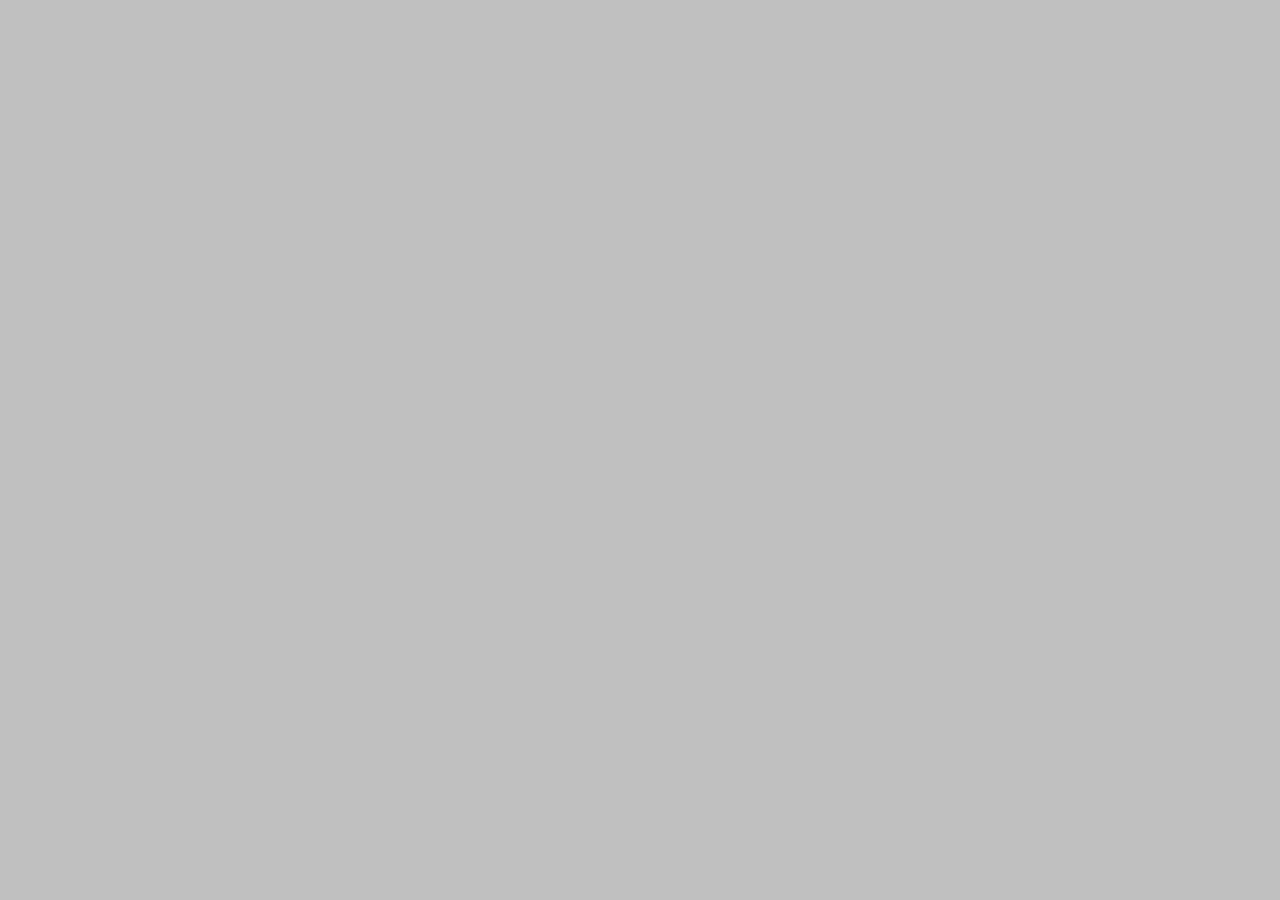
==== index.html @ a0366eaf "Rename app/index.html to index.html" ====
<!DOCTYPE html>
<html lang="en">
<head>
  <meta charset="UTF-8">
  <title>KONE ERP System</title>

  <link rel="stylesheet" href="app/style.css">
</head>

<body>

  <div id="app"></div>

  <!-- JS FILES (CORRECT PATH) -->
  <script src="js/utils.js"></script>
  <script src="js/fabric.js"></script>
  <script src="js/cutting.js"></script>
  <script src="js/stitching.js"></script>
  <script src="js/finished.js"></script>
  <script src="js/sales.js"></script>
  <script src="js/return.js"></script>
  <script src="js/main.js"></script>

</body>
</html>
---- app/style.css ----
/* =========================
   GLOBAL (WIN 98 LOOK)
========================= */
body {
  margin: 0;
  font-family: Tahoma, Arial;
  background: #c0c0c0;
  color: #000;
}

/* =========================
   SIDEBAR
========================= */
.sidebar {
  width: 220px;
  height: 100vh;
  position: fixed;
  background: #c0c0c0;
  border-right: 2px solid #fff;
  box-shadow: inset -2px -2px 0 #808080;
  padding: 10px;
  overflow-y: auto;
}

.sidebar h2 {
  font-size: 16px;
  margin-bottom: 15px;
  padding: 6px;
  background: #000080;
  color: #fff;
  text-align: center;
}

/* MENU */
.menu a {
  display: block;
  padding: 8px;
  margin-bottom: 6px;
  background: #c0c0c0;
  border: 2px solid;
  border-color: #fff #808080 #808080 #fff;
  text-decoration: none;
  color: #000;
  font-weight: bold;
  transition: 0.1s;
}

.menu a:hover {
  background: #dcdcdc;
}

.menu a.active {
  background: #000080;
  color: #fff;
  border-color: #808080 #fff #fff #808080;
}

/* =========================
   MAIN AREA
========================= */
.main {
  margin-left: 240px;
  padding: 20px;
}

/* =========================
   HEADINGS
========================= */
h2 {
  background: #000080;
  color: #fff;
  padding: 6px 10px;
  display: inline-block;
  font-size: 16px;
}

h3 {
  margin-top: 20px;
}

/* =========================
   CARD (DASHBOARD)
========================= */
.card {
  background: #c0c0c0;
  padding: 15px;
  margin: 10px;
  border: 2px solid;
  border-color: #fff #808080 #808080 #fff;
  width: 160px;
  text-align: center;
  font-weight: bold;
  transition: 0.15s;
}

.card h2 {
  margin-top: 10px;
  font-size: 20px;
}

.card:hover {
  transform: translateY(-2px);
  background: #dcdcdc;
}

.grid {
  display: flex;
  flex-wrap: wrap;
}

/* =========================
   INPUT
========================= */
input, select {
  padding: 6px;
  margin: 5px;
  border: 2px solid;
  border-color: #808080 #fff #fff #808080;
  background: #fff;
  font-family: Tahoma;
  min-width: 120px;
  outline: none;
}

input:focus, select:focus {
  border-color: #000080 #fff #fff #000080;
}

/* =========================
   BUTTON
========================= */
button {
  padding: 6px 12px;
  margin: 5px;
  background: #c0c0c0;
  border: 2px solid;
  border-color: #fff #808080 #808080 #fff;
  cursor: pointer;
  font-weight: bold;
  transition: 0.1s;
}

button:hover {
  background: #dcdcdc;
}

button:active {
  border-color: #808080 #fff #fff #808080;
}

/* =========================
   TABLE
========================= */
table {
  width: 100%;
  border-collapse: collapse;
  background: #c0c0c0;
  margin-top: 10px;
  border: 2px solid;
  border-color: #fff #808080 #808080 #fff;
}

th {
  background: #000080;
  color: #fff;
  padding: 8px;
  border: 1px solid #000;
  font-size: 13px;
}

td {
  padding: 8px;
  border: 1px solid #000;
  background: #e0e0e0;
  font-size: 13px;
}

tr:hover td {
  background: #c8d8ff;
}

/* =========================
   FORM ROW
========================= */
.row {
  display: flex;
  flex-wrap: wrap;
  align-items: center;
  gap: 5px;
  margin-bottom: 5px;
}

/* =========================
   FABRIC ROW
========================= */
.fabric-row {
  display: flex;
  gap: 10px;
  margin-bottom: 5px;
}

/* =========================
   HR
========================= */
hr {
  border: none;
  border-top: 2px solid #808080;
  border-bottom: 2px solid #fff;
  margin: 15px 0;
}

/* =========================
   POPUP
========================= */
.popup {
  position: fixed;
  top: 0;
  left: 0;
  width: 100%;
  height: 100%;
  background: rgba(0,0,0,0.4);
  display: flex;
  align-items: center;
  justify-content: center;
}

.popup-box {
  background: #c0c0c0;
  padding: 15px;
  width: 300px;
  border: 2px solid;
  border-color: #fff #808080 #808080 #fff;
}

.popup-box h3 {
  margin: 0;
  margin-bottom: 10px;
  padding: 5px;
  background: #000080;
  color: #fff;
  font-size: 14px;
}

/* =========================
   SCROLLBAR (BONUS 😎)
========================= */
::-webkit-scrollbar {
  width: 10px;
}

::-webkit-scrollbar-track {
  background: #c0c0c0;
}

::-webkit-scrollbar-thumb {
  background: #808080;
  border: 2px solid #c0c0c0;
}
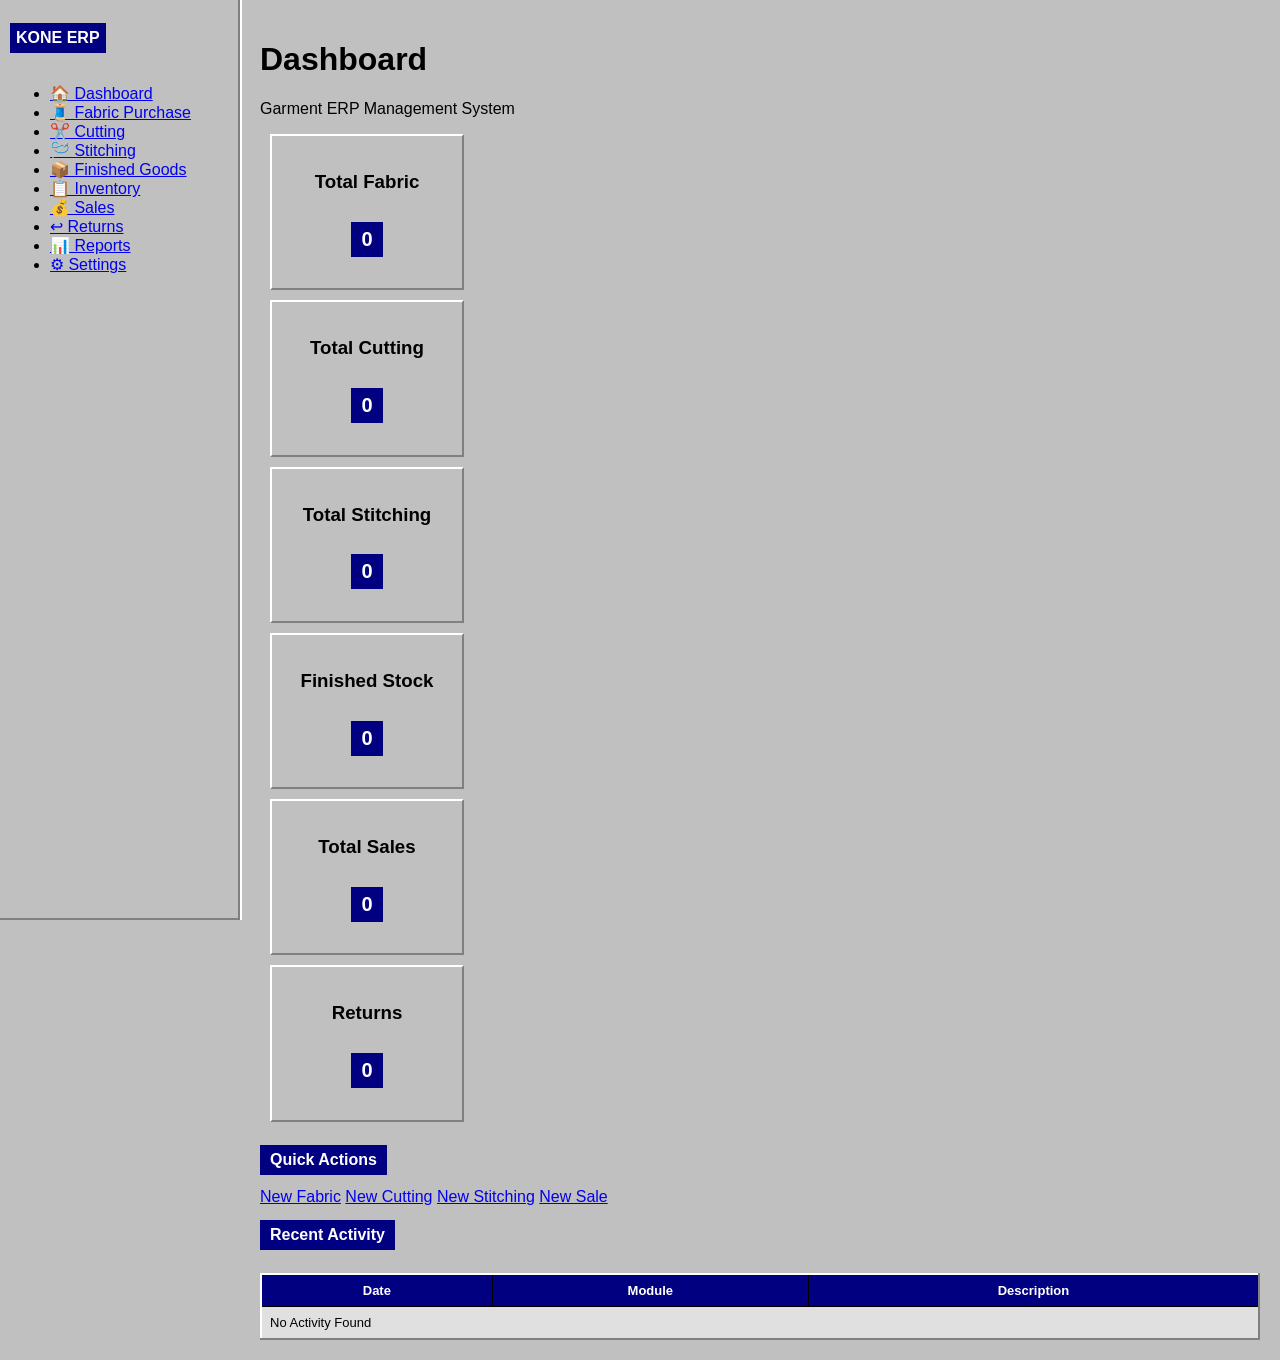
==== commit 60564ae1: "Update index.html" ====
--- a/index.html
+++ b/index.html
@@ -1,25 +1,162 @@
 <!DOCTYPE html>
 <html lang="en">
 <head>
-  <meta charset="UTF-8">
-  <title>KONE ERP System</title>
+    <meta charset="UTF-8">
+    <meta name="viewport" content="width=device-width, initial-scale=1.0">
+    <title>KONE ERP Dashboard</title>
 
-  <link rel="stylesheet" href="app/style.css">
+    <link rel="stylesheet" href="css/style.css">
 </head>
 
 <body>
 
-  <div id="app"></div>
+<div class="container">
 
-  <!-- JS FILES (CORRECT PATH) -->
-  <script src="js/utils.js"></script>
-  <script src="js/fabric.js"></script>
-  <script src="js/cutting.js"></script>
-  <script src="js/stitching.js"></script>
-  <script src="js/finished.js"></script>
-  <script src="js/sales.js"></script>
-  <script src="js/return.js"></script>
-  <script src="js/main.js"></script>
+    <!-- Sidebar -->
+
+    <aside class="sidebar">
+
+        <h2>KONE ERP</h2>
+
+        <ul>
+
+            <li><a href="index.html">🏠 Dashboard</a></li>
+
+            <li><a href="fabric.html">🧵 Fabric Purchase</a></li>
+
+            <li><a href="cutting.html">✂️ Cutting</a></li>
+
+            <li><a href="stitching.html">🪡 Stitching</a></li>
+
+            <li><a href="finished.html">📦 Finished Goods</a></li>
+
+            <li><a href="inventory.html">📋 Inventory</a></li>
+
+            <li><a href="sales.html">💰 Sales</a></li>
+
+            <li><a href="returns.html">↩ Returns</a></li>
+
+            <li><a href="reports.html">📊 Reports</a></li>
+
+            <li><a href="settings.html">⚙ Settings</a></li>
+
+        </ul>
+
+    </aside>
+
+    <!-- Main -->
+
+    <main class="main">
+
+        <header class="header">
+
+            <h1>Dashboard</h1>
+
+            <p>Garment ERP Management System</p>
+
+        </header>
+
+        <!-- Cards -->
+
+        <section class="cards">
+
+            <div class="card">
+                <h3>Total Fabric</h3>
+                <h2 id="fabricCount">0</h2>
+            </div>
+
+            <div class="card">
+                <h3>Total Cutting</h3>
+                <h2 id="cuttingCount">0</h2>
+            </div>
+
+            <div class="card">
+                <h3>Total Stitching</h3>
+                <h2 id="stitchingCount">0</h2>
+            </div>
+
+            <div class="card">
+                <h3>Finished Stock</h3>
+                <h2 id="finishedCount">0</h2>
+            </div>
+
+            <div class="card">
+                <h3>Total Sales</h3>
+                <h2 id="salesCount">0</h2>
+            </div>
+
+            <div class="card">
+                <h3>Returns</h3>
+                <h2 id="returnCount">0</h2>
+            </div>
+
+        </section>
+
+        <!-- Quick Actions -->
+
+        <section class="quick-actions">
+
+            <h2>Quick Actions</h2>
+
+            <div class="buttons">
+
+                <a href="fabric.html" class="btn">New Fabric</a>
+
+                <a href="cutting.html" class="btn">New Cutting</a>
+
+                <a href="stitching.html" class="btn">New Stitching</a>
+
+                <a href="sales.html" class="btn">New Sale</a>
+
+            </div>
+
+        </section>
+
+        <!-- Recent Activity -->
+
+        <section class="table-section">
+
+            <h2>Recent Activity</h2>
+
+            <table>
+
+                <thead>
+
+                    <tr>
+
+                        <th>Date</th>
+
+                        <th>Module</th>
+
+                        <th>Description</th>
+
+                    </tr>
+
+                </thead>
+
+                <tbody id="activityTable">
+
+                    <tr>
+
+                        <td colspan="3">
+
+                            No Activity Found
+
+                        </td>
+
+                    </tr>
+
+                </tbody>
+
+            </table>
+
+        </section>
+
+    </main>
+
+</div>
+
+<script src="js/dashboard.js"></script>
 
 </body>
 </html>
--- a/css/style.css
+++ b/css/style.css
@@ -0,0 +1,258 @@
+/* =========================
+   GLOBAL (WIN 98 LOOK)
+========================= */
+body {
+  margin: 0;
+  font-family: Tahoma, Arial;
+  background: #c0c0c0;
+  color: #000;
+}
+
+/* =========================
+   SIDEBAR
+========================= */
+.sidebar {
+  width: 220px;
+  height: 100vh;
+  position: fixed;
+  background: #c0c0c0;
+  border-right: 2px solid #fff;
+  box-shadow: inset -2px -2px 0 #808080;
+  padding: 10px;
+  overflow-y: auto;
+}
+
+.sidebar h2 {
+  font-size: 16px;
+  margin-bottom: 15px;
+  padding: 6px;
+  background: #000080;
+  color: #fff;
+  text-align: center;
+}
+
+/* MENU */
+.menu a {
+  display: block;
+  padding: 8px;
+  margin-bottom: 6px;
+  background: #c0c0c0;
+  border: 2px solid;
+  border-color: #fff #808080 #808080 #fff;
+  text-decoration: none;
+  color: #000;
+  font-weight: bold;
+  transition: 0.1s;
+}
+
+.menu a:hover {
+  background: #dcdcdc;
+}
+
+.menu a.active {
+  background: #000080;
+  color: #fff;
+  border-color: #808080 #fff #fff #808080;
+}
+
+/* =========================
+   MAIN AREA
+========================= */
+.main {
+  margin-left: 240px;
+  padding: 20px;
+}
+
+/* =========================
+   HEADINGS
+========================= */
+h2 {
+  background: #000080;
+  color: #fff;
+  padding: 6px 10px;
+  display: inline-block;
+  font-size: 16px;
+}
+
+h3 {
+  margin-top: 20px;
+}
+
+/* =========================
+   CARD (DASHBOARD)
+========================= */
+.card {
+  background: #c0c0c0;
+  padding: 15px;
+  margin: 10px;
+  border: 2px solid;
+  border-color: #fff #808080 #808080 #fff;
+  width: 160px;
+  text-align: center;
+  font-weight: bold;
+  transition: 0.15s;
+}
+
+.card h2 {
+  margin-top: 10px;
+  font-size: 20px;
+}
+
+.card:hover {
+  transform: translateY(-2px);
+  background: #dcdcdc;
+}
+
+.grid {
+  display: flex;
+  flex-wrap: wrap;
+}
+
+/* =========================
+   INPUT
+========================= */
+input, select {
+  padding: 6px;
+  margin: 5px;
+  border: 2px solid;
+  border-color: #808080 #fff #fff #808080;
+  background: #fff;
+  font-family: Tahoma;
+  min-width: 120px;
+  outline: none;
+}
+
+input:focus, select:focus {
+  border-color: #000080 #fff #fff #000080;
+}
+
+/* =========================
+   BUTTON
+========================= */
+button {
+  padding: 6px 12px;
+  margin: 5px;
+  background: #c0c0c0;
+  border: 2px solid;
+  border-color: #fff #808080 #808080 #fff;
+  cursor: pointer;
+  font-weight: bold;
+  transition: 0.1s;
+}
+
+button:hover {
+  background: #dcdcdc;
+}
+
+button:active {
+  border-color: #808080 #fff #fff #808080;
+}
+
+/* =========================
+   TABLE
+========================= */
+table {
+  width: 100%;
+  border-collapse: collapse;
+  background: #c0c0c0;
+  margin-top: 10px;
+  border: 2px solid;
+  border-color: #fff #808080 #808080 #fff;
+}
+
+th {
+  background: #000080;
+  color: #fff;
+  padding: 8px;
+  border: 1px solid #000;
+  font-size: 13px;
+}
+
+td {
+  padding: 8px;
+  border: 1px solid #000;
+  background: #e0e0e0;
+  font-size: 13px;
+}
+
+tr:hover td {
+  background: #c8d8ff;
+}
+
+/* =========================
+   FORM ROW
+========================= */
+.row {
+  display: flex;
+  flex-wrap: wrap;
+  align-items: center;
+  gap: 5px;
+  margin-bottom: 5px;
+}
+
+/* =========================
+   FABRIC ROW
+========================= */
+.fabric-row {
+  display: flex;
+  gap: 10px;
+  margin-bottom: 5px;
+}
+
+/* =========================
+   HR
+========================= */
+hr {
+  border: none;
+  border-top: 2px solid #808080;
+  border-bottom: 2px solid #fff;
+  margin: 15px 0;
+}
+
+/* =========================
+   POPUP
+========================= */
+.popup {
+  position: fixed;
+  top: 0;
+  left: 0;
+  width: 100%;
+  height: 100%;
+  background: rgba(0,0,0,0.4);
+  display: flex;
+  align-items: center;
+  justify-content: center;
+}
+
+.popup-box {
+  background: #c0c0c0;
+  padding: 15px;
+  width: 300px;
+  border: 2px solid;
+  border-color: #fff #808080 #808080 #fff;
+}
+
+.popup-box h3 {
+  margin: 0;
+  margin-bottom: 10px;
+  padding: 5px;
+  background: #000080;
+  color: #fff;
+  font-size: 14px;
+}
+
+/* =========================
+   SCROLLBAR (BONUS 😎)
+========================= */
+::-webkit-scrollbar {
+  width: 10px;
+}
+
+::-webkit-scrollbar-track {
+  background: #c0c0c0;
+}
+
+::-webkit-scrollbar-thumb {
+  background: #808080;
+  border: 2px solid #c0c0c0;
+}
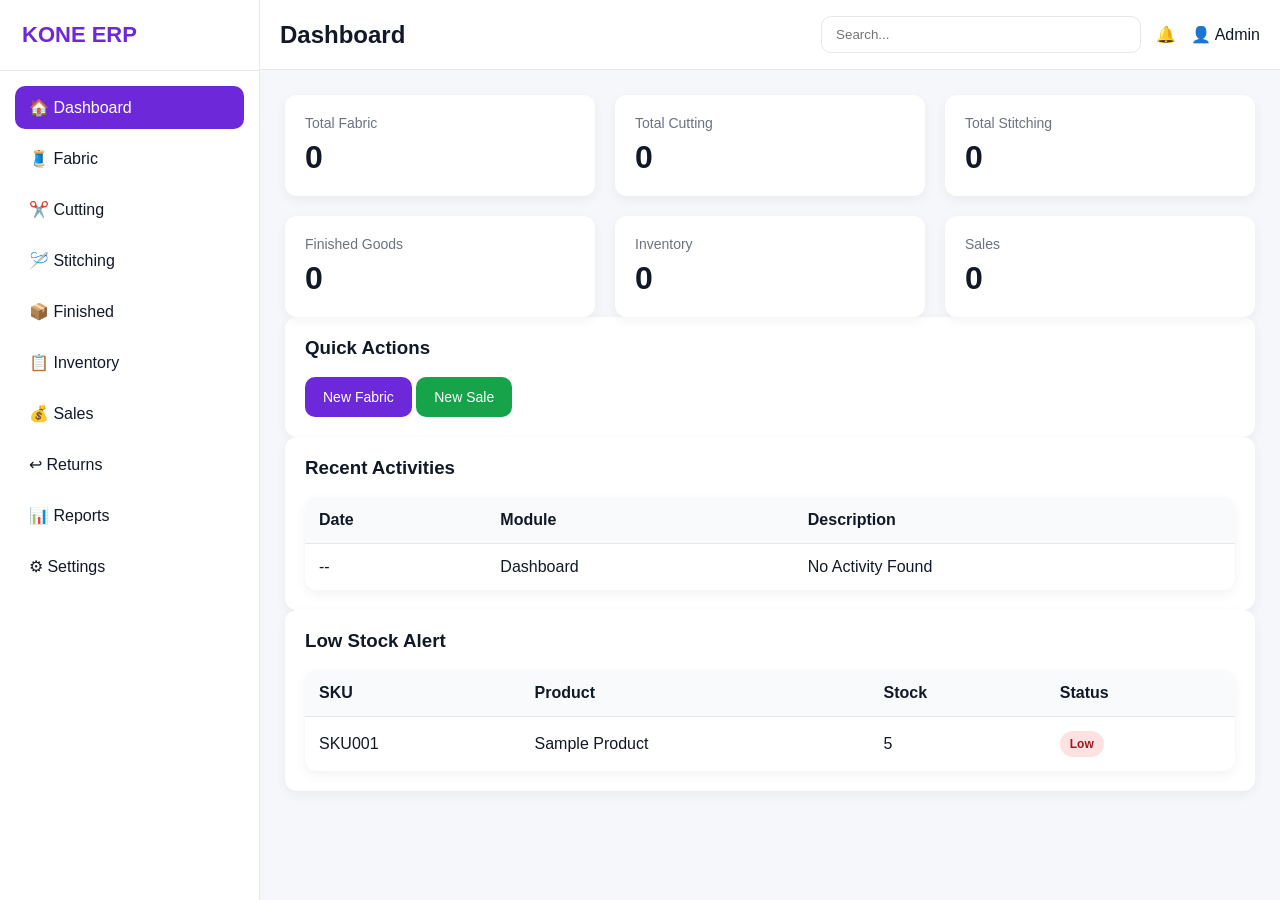
==== commit 0243304f: "Update index.html" ====
--- a/index.html
+++ b/index.html
@@ -1,44 +1,91 @@
 <!DOCTYPE html>
 <html lang="en">
+
 <head>
-    <meta charset="UTF-8">
-    <meta name="viewport" content="width=device-width, initial-scale=1.0">
-    <title>KONE ERP Dashboard</title>
-
-    <link rel="stylesheet" href="css/style.css">
+
+<meta charset="UTF-8">
+<meta name="viewport" content="width=device-width, initial-scale=1.0">
+
+<title>KONE ERP Dashboard</title>
+
+<link rel="stylesheet" href="assets/css/common.css">
+<link rel="stylesheet" href="assets/css/dashboard.css">
+
 </head>
 
 <body>
 
-<div class="container">
+<div class="app">
 
     <!-- Sidebar -->
 
-    <aside class="sidebar">
-
-        <h2>KONE ERP</h2>
+    <aside class="sidebar" id="sidebar">
+
+        <div class="logo">
+            KONE ERP
+        </div>
 
         <ul>
 
-            <li><a href="index.html">🏠 Dashboard</a></li>
-
-            <li><a href="fabric.html">🧵 Fabric Purchase</a></li>
-
-            <li><a href="cutting.html">✂️ Cutting</a></li>
-
-            <li><a href="stitching.html">🪡 Stitching</a></li>
-
-            <li><a href="finished.html">📦 Finished Goods</a></li>
-
-            <li><a href="inventory.html">📋 Inventory</a></li>
-
-            <li><a href="sales.html">💰 Sales</a></li>
-
-            <li><a href="returns.html">↩ Returns</a></li>
-
-            <li><a href="reports.html">📊 Reports</a></li>
-
-            <li><a href="settings.html">⚙ Settings</a></li>
+            <li>
+                <a href="../index.html" class="active">
+                    🏠 Dashboard
+                </a>
+            </li>
+
+            <li>
+                <a href="pages/fabric.html">
+                    🧵 Fabric
+                </a>
+            </li>
+
+            <li>
+                <a href="pages/cutting.html">
+                    ✂️ Cutting
+                </a>
+            </li>
+
+            <li>
+                <a href="pages/stitching.html">
+                    🪡 Stitching
+                </a>
+            </li>
+
+            <li>
+                <a href="pages/finished.html">
+                    📦 Finished
+                </a>
+            </li>
+
+            <li>
+                <a href="pages/inventory.html">
+                    📋 Inventory
+                </a>
+            </li>
+
+            <li>
+                <a href="pages/sales.html">
+                    💰 Sales
+                </a>
+            </li>
+
+            <li>
+                <a href="pages/returns.html">
+                    ↩ Returns
+                </a>
+            </li>
+
+            <li>
+                <a href="pages/reports.html">
+                    📊 Reports
+                </a>
+            </li>
+
+            <li>
+                <a href="pages/settings.html">
+                    ⚙ Settings
+                </a>
+            </li>
 
         </ul>
 
@@ -48,115 +95,252 @@
 
     <main class="main">
 
-        <header class="header">
-
-            <h1>Dashboard</h1>
-
-            <p>Garment ERP Management System</p>
+        <!-- Navbar -->
+
+        <header class="navbar">
+
+            <div class="nav-left">
+
+                <div class="menu-btn" onclick="toggleSidebar()">
+                    ☰
+                </div>
+
+                <h2>Dashboard</h2>
+
+            </div>
+
+            <div class="nav-right">
+
+                <input
+                    type="text"
+                    class="search-box"
+                    placeholder="Search..."
+                >
+
+                <span>🔔</span>
+
+                <span>👤 Admin</span>
+
+            </div>
 
         </header>
 
-        <!-- Cards -->
-
-        <section class="cards">
-
-            <div class="card">
-                <h3>Total Fabric</h3>
-                <h2 id="fabricCount">0</h2>
-            </div>
-
-            <div class="card">
-                <h3>Total Cutting</h3>
-                <h2 id="cuttingCount">0</h2>
-            </div>
-
-            <div class="card">
-                <h3>Total Stitching</h3>
-                <h2 id="stitchingCount">0</h2>
-            </div>
-
-            <div class="card">
-                <h3>Finished Stock</h3>
-                <h2 id="finishedCount">0</h2>
-            </div>
-
-            <div class="card">
-                <h3>Total Sales</h3>
-                <h2 id="salesCount">0</h2>
-            </div>
-
-            <div class="card">
-                <h3>Returns</h3>
-                <h2 id="returnCount">0</h2>
+        <!-- Content -->
+
+        <section class="content">
+
+            <!-- Stats Cards -->
+
+            <div class="cards">
+
+                <div class="card">
+                    <div class="card-title">
+                        Total Fabric
+                    </div>
+
+                    <div class="card-value" id="fabricCount">
+                        0
+                    </div>
+                </div>
+
+                <div class="card">
+                    <div class="card-title">
+                        Total Cutting
+                    </div>
+
+                    <div class="card-value" id="cuttingCount">
+                        0
+                    </div>
+                </div>
+
+                <div class="card">
+                    <div class="card-title">
+                        Total Stitching
+                    </div>
+
+                    <div class="card-value" id="stitchingCount">
+                        0
+                    </div>
+                </div>
+
+                <div class="card">
+                    <div class="card-title">
+                        Finished Goods
+                    </div>
+
+                    <div class="card-value" id="finishedCount">
+                        0
+                    </div>
+                </div>
+
+                <div class="card">
+                    <div class="card-title">
+                        Inventory
+                    </div>
+
+                    <div class="card-value" id="inventoryCount">
+                        0
+                    </div>
+                </div>
+
+                <div class="card">
+                    <div class="card-title">
+                        Sales
+                    </div>
+
+                    <div class="card-value" id="salesCount">
+                        0
+                    </div>
+                </div>
+
+            </div>
+
+            <!-- Quick Actions -->
+
+            <div class="card mt-20">
+
+                <h3>
+                    Quick Actions
+                </h3>
+
+                <br>
+
+                <button class="btn btn-primary">
+                    New Fabric
+                </button>
+
+                <button class="btn btn-success">
+                    New Sale
+                </button>
+
+            </div>
+
+            <!-- Recent Activity -->
+
+            <div class="card mt-20">
+
+                <h3>
+                    Recent Activities
+                </h3>
+
+                <br>
+
+                <div class="table-wrapper">
+
+                    <table>
+
+                        <thead>
+
+                        <tr>
+
+                            <th>Date</th>
+
+                            <th>Module</th>
+
+                            <th>Description</th>
+
+                        </tr>
+
+                        </thead>
+
+                        <tbody id="activityTable">
+
+                        <tr>
+
+                            <td>
+                                --
+                            </td>
+
+                            <td>
+                                Dashboard
+                            </td>
+
+                            <td>
+                                No Activity Found
+                            </td>
+
+                        </tr>
+
+                        </tbody>
+
+                    </table>
+
+                </div>
+
+            </div>
+
+            <!-- Low Stock -->
+
+            <div class="card mt-20">
+
+                <h3>
+                    Low Stock Alert
+                </h3>
+
+                <br>
+
+                <div class="table-wrapper">
+
+                    <table>
+
+                        <thead>
+
+                        <tr>
+
+                            <th>SKU</th>
+
+                            <th>Product</th>
+
+                            <th>Stock</th>
+
+                            <th>Status</th>
+
+                        </tr>
+
+                        </thead>
+
+                        <tbody>
+
+                        <tr>
+
+                            <td>
+                                SKU001
+                            </td>
+
+                            <td>
+                                Sample Product
+                            </td>
+
+                            <td>
+                                5
+                            </td>
+
+                            <td>
+
+                                <span class="badge badge-danger">
+                                    Low
+                                </span>
+
+                            </td>
+
+                        </tr>
+
+                        </tbody>
+
+                    </table>
+
+                </div>
+
             </div>
 
         </section>
 
-        <!-- Quick Actions -->
-
-        <section class="quick-actions">
-
-            <h2>Quick Actions</h2>
-
-            <div class="buttons">
-
-                <a href="fabric.html" class="btn">New Fabric</a>
-
-                <a href="cutting.html" class="btn">New Cutting</a>
-
-                <a href="stitching.html" class="btn">New Stitching</a>
-
-                <a href="sales.html" class="btn">New Sale</a>
-
-            </div>
-
-        </section>
-
-        <!-- Recent Activity -->
-
-        <section class="table-section">
-
-            <h2>Recent Activity</h2>
-
-            <table>
-
-                <thead>
-
-                    <tr>
-
-                        <th>Date</th>
-
-                        <th>Module</th>
-
-                        <th>Description</th>
-
-                    </tr>
-
-                </thead>
-
-                <tbody id="activityTable">
-
-                    <tr>
-
-                        <td colspan="3">
-
-                            No Activity Found
-
-                        </td>
-
-                    </tr>
-
-                </tbody>
-
-            </table>
-
-        </section>
-
     </main>
 
 </div>
 
-<script src="js/dashboard.js"></script>
+<script src="assets/js/common.js"></script>
+<script src="assets/js/dashboard.js"></script>
 
 </body>
 </html>
--- a/assets/css/common.css
+++ b/assets/css/common.css
@@ -0,0 +1,525 @@
+/* =========================
+   KONE ERP - Common CSS
+   ========================= */
+
+:root{
+
+    --primary:#6d28d9;
+    --primary-light:#8b5cf6;
+
+    --success:#16a34a;
+    --warning:#f59e0b;
+    --danger:#dc2626;
+
+    --bg:#f5f7fb;
+    --card:#ffffff;
+
+    --text:#111827;
+    --muted:#6b7280;
+
+    --border:#e5e7eb;
+
+    --shadow:
+    0 4px 12px rgba(0,0,0,.05);
+
+    --radius:12px;
+
+}
+
+/* =========================
+   Reset
+   ========================= */
+
+*{
+    margin:0;
+    padding:0;
+    box-sizing:border-box;
+}
+
+html{
+    scroll-behavior:smooth;
+}
+
+body{
+
+    font-family:
+    Inter,
+    Segoe UI,
+    Roboto,
+    Arial,
+    sans-serif;
+
+    background:var(--bg);
+
+    color:var(--text);
+
+    overflow-x:hidden;
+
+}
+
+/* =========================
+   Layout
+   ========================= */
+
+.app{
+    display:flex;
+    min-height:100vh;
+}
+
+/* =========================
+   Sidebar
+   ========================= */
+
+.sidebar{
+
+    width:260px;
+
+    background:#fff;
+
+    border-right:1px solid var(--border);
+
+    position:fixed;
+
+    top:0;
+    left:0;
+    bottom:0;
+
+    z-index:1000;
+
+    overflow-y:auto;
+
+}
+
+.logo{
+
+    padding:22px;
+
+    font-size:22px;
+
+    font-weight:700;
+
+    color:var(--primary);
+
+    border-bottom:1px solid var(--border);
+
+}
+
+.sidebar ul{
+    list-style:none;
+    padding:15px;
+}
+
+.sidebar li{
+    margin-bottom:8px;
+}
+
+.sidebar a{
+
+    display:flex;
+
+    align-items:center;
+
+    gap:10px;
+
+    text-decoration:none;
+
+    color:var(--text);
+
+    padding:12px 14px;
+
+    border-radius:10px;
+
+    transition:.25s;
+
+}
+
+.sidebar a:hover{
+
+    background:#f3f4f6;
+
+}
+
+.sidebar a.active{
+
+    background:var(--primary);
+
+    color:#fff;
+
+}
+
+/* =========================
+   Main
+   ========================= */
+
+.main{
+
+    flex:1;
+
+    margin-left:260px;
+
+}
+
+/* =========================
+   Navbar
+   ========================= */
+
+.navbar{
+
+    height:70px;
+
+    background:#fff;
+
+    border-bottom:1px solid var(--border);
+
+    display:flex;
+
+    align-items:center;
+
+    justify-content:space-between;
+
+    padding:0 20px;
+
+    position:sticky;
+
+    top:0;
+
+    z-index:999;
+
+}
+
+.nav-left{
+    display:flex;
+    align-items:center;
+    gap:15px;
+}
+
+.nav-right{
+    display:flex;
+    align-items:center;
+    gap:15px;
+}
+
+/* =========================
+   Search
+   ========================= */
+
+.search-box{
+
+    width:320px;
+
+    max-width:100%;
+
+    padding:10px 14px;
+
+    border:1px solid var(--border);
+
+    border-radius:10px;
+
+    outline:none;
+
+}
+
+.search-box:focus{
+
+    border-color:var(--primary);
+
+}
+
+/* =========================
+   Page Content
+   ========================= */
+
+.content{
+
+    padding:25px;
+
+}
+
+/* =========================
+   Cards
+   ========================= */
+
+.cards{
+
+    display:grid;
+
+    grid-template-columns:
+    repeat(auto-fit,minmax(240px,1fr));
+
+    gap:20px;
+
+}
+
+.card{
+
+    background:var(--card);
+
+    border-radius:var(--radius);
+
+    padding:20px;
+
+    box-shadow:var(--shadow);
+
+}
+
+.card-title{
+
+    color:var(--muted);
+
+    font-size:14px;
+
+}
+
+.card-value{
+
+    font-size:32px;
+
+    font-weight:700;
+
+    margin-top:8px;
+
+}
+
+/* =========================
+   Buttons
+   ========================= */
+
+.btn{
+
+    border:none;
+
+    cursor:pointer;
+
+    border-radius:10px;
+
+    padding:12px 18px;
+
+    font-size:14px;
+
+    transition:.25s;
+
+}
+
+.btn-primary{
+
+    background:var(--primary);
+
+    color:#fff;
+
+}
+
+.btn-primary:hover{
+
+    background:var(--primary-light);
+
+}
+
+.btn-success{
+
+    background:var(--success);
+
+    color:#fff;
+
+}
+
+.btn-danger{
+
+    background:var(--danger);
+
+    color:#fff;
+
+}
+
+/* =========================
+   Form
+   ========================= */
+
+.form-group{
+    margin-bottom:18px;
+}
+
+.form-label{
+
+    display:block;
+
+    margin-bottom:6px;
+
+    font-weight:600;
+
+}
+
+.form-control{
+
+    width:100%;
+
+    border:1px solid var(--border);
+
+    border-radius:10px;
+
+    padding:12px;
+
+    outline:none;
+
+}
+
+.form-control:focus{
+
+    border-color:var(--primary);
+
+}
+
+/* =========================
+   Table
+   ========================= */
+
+.table-wrapper{
+
+    overflow-x:auto;
+
+    background:#fff;
+
+    border-radius:12px;
+
+    box-shadow:var(--shadow);
+
+}
+
+table{
+
+    width:100%;
+
+    border-collapse:collapse;
+
+}
+
+th{
+
+    background:#f9fafb;
+
+    text-align:left;
+
+    padding:14px;
+
+}
+
+td{
+
+    padding:14px;
+
+    border-top:1px solid var(--border);
+
+}
+
+tr:hover{
+
+    background:#fafafa;
+
+}
+
+/* =========================
+   Badge
+   ========================= */
+
+.badge{
+
+    display:inline-block;
+
+    padding:6px 10px;
+
+    border-radius:999px;
+
+    font-size:12px;
+
+    font-weight:600;
+
+}
+
+.badge-success{
+
+    background:#dcfce7;
+
+    color:#166534;
+
+}
+
+.badge-warning{
+
+    background:#fef3c7;
+
+    color:#92400e;
+
+}
+
+.badge-danger{
+
+    background:#fee2e2;
+
+    color:#991b1b;
+
+}
+
+/* =========================
+   Mobile Menu
+   ========================= */
+
+.menu-btn{
+
+    display:none;
+
+    font-size:22px;
+
+    cursor:pointer;
+
+}
+
+/* =========================
+   Mobile Responsive
+   ========================= */
+
+@media(max-width:768px){
+
+    .sidebar{
+
+        transform:translateX(-100%);
+
+        transition:.3s;
+
+    }
+
+    .sidebar.show{
+
+        transform:translateX(0);
+
+    }
+
+    .main{
+
+        margin-left:0;
+
+    }
+
+    .menu-btn{
+
+        display:block;
+
+    }
+
+    .search-box{
+
+        width:100%;
+
+    }
+
+    .content{
+
+        padding:15px;
+
+    }
+
+    .cards{
+
+        grid-template-columns:1fr;
+
+    }
+
+}
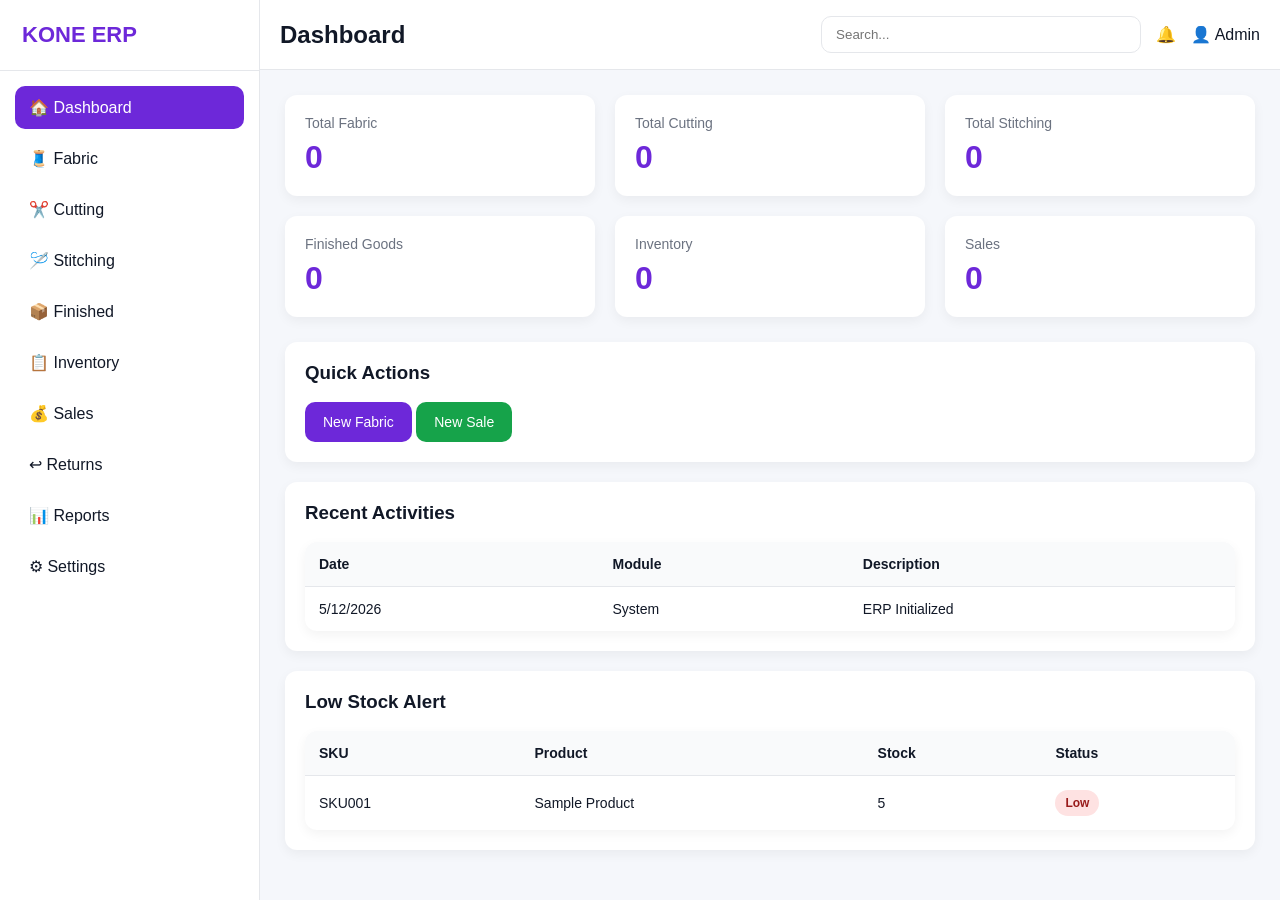
==== commit c319909d: "Update index.html" ====
--- a/index.html
+++ b/index.html
@@ -28,7 +28,7 @@
         <ul>
 
             <li>
-                <a href="../index.html" class="active">
+                <a href="kone-tally/index.html" class="active">
                     🏠 Dashboard
                 </a>
             </li>
--- a/assets/css/dashboard.css
+++ b/assets/css/dashboard.css
@@ -0,0 +1,303 @@
+/* =========================
+   Dashboard CSS
+   ========================= */
+
+/* Page Title */
+
+.page-title{
+
+    font-size:28px;
+
+    font-weight:700;
+
+    margin-bottom:20px;
+
+}
+
+/* Dashboard Cards */
+
+.cards{
+
+    margin-bottom:25px;
+
+}
+
+.card{
+
+    transition:all .25s ease;
+
+}
+
+.card:hover{
+
+    transform:translateY(-4px);
+
+    box-shadow:
+    0 12px 24px rgba(0,0,0,.08);
+
+}
+
+.card-value{
+
+    color:var(--primary);
+
+}
+
+/* Utility */
+
+.mt-20{
+
+    margin-top:20px;
+
+}
+
+.mt-30{
+
+    margin-top:30px;
+
+}
+
+/* Quick Actions */
+
+.quick-actions{
+
+    display:flex;
+
+    gap:12px;
+
+    flex-wrap:wrap;
+
+}
+
+.quick-actions .btn{
+
+    min-width:140px;
+
+}
+
+/* Section Header */
+
+.section-header{
+
+    display:flex;
+
+    align-items:center;
+
+    justify-content:space-between;
+
+    margin-bottom:15px;
+
+}
+
+.section-header h3{
+
+    font-size:18px;
+
+    font-weight:600;
+
+}
+
+/* Tables */
+
+.table-wrapper{
+
+    border-radius:12px;
+
+    overflow:hidden;
+
+}
+
+table{
+
+    min-width:700px;
+
+}
+
+thead{
+
+    position:sticky;
+
+    top:0;
+
+    z-index:10;
+
+}
+
+th{
+
+    font-size:14px;
+
+    font-weight:600;
+
+    white-space:nowrap;
+
+}
+
+td{
+
+    font-size:14px;
+
+    white-space:nowrap;
+
+}
+
+/* Activity Table */
+
+#activityTable tr td{
+
+    vertical-align:middle;
+
+}
+
+/* Low Stock */
+
+.low-stock td:nth-child(3){
+
+    font-weight:700;
+
+    color:var(--danger);
+
+}
+
+/* Dashboard Widgets */
+
+.widget-grid{
+
+    display:grid;
+
+    grid-template-columns:
+    repeat(2,1fr);
+
+    gap:20px;
+
+    margin-top:20px;
+
+}
+
+.widget{
+
+    background:#fff;
+
+    border-radius:12px;
+
+    padding:20px;
+
+    box-shadow:var(--shadow);
+
+    min-height:250px;
+
+}
+
+.widget h3{
+
+    margin-bottom:15px;
+
+}
+
+/* Chart Placeholder */
+
+.chart-placeholder{
+
+    height:220px;
+
+    border:2px dashed var(--border);
+
+    border-radius:12px;
+
+    display:flex;
+
+    align-items:center;
+
+    justify-content:center;
+
+    color:var(--muted);
+
+}
+
+/* Summary Box */
+
+.summary-box{
+
+    display:flex;
+
+    justify-content:space-between;
+
+    align-items:center;
+
+    padding:15px 0;
+
+    border-bottom:1px solid var(--border);
+
+}
+
+.summary-box:last-child{
+
+    border-bottom:none;
+
+}
+
+.summary-box .value{
+
+    font-weight:700;
+
+}
+
+/* Mobile */
+
+@media(max-width:768px){
+
+    .widget-grid{
+
+        grid-template-columns:1fr;
+
+    }
+
+    .page-title{
+
+        font-size:22px;
+
+    }
+
+    .quick-actions{
+
+        flex-direction:column;
+
+    }
+
+    .quick-actions .btn{
+
+        width:100%;
+
+    }
+
+    table{
+
+        min-width:600px;
+
+    }
+
+}
+
+/* Small Mobile */
+
+@media(max-width:480px){
+
+    .card{
+
+        padding:16px;
+
+    }
+
+    .card-value{
+
+        font-size:26px;
+
+    }
+
+    .navbar h2{
+
+        font-size:18px;
+
+    }
+
+}
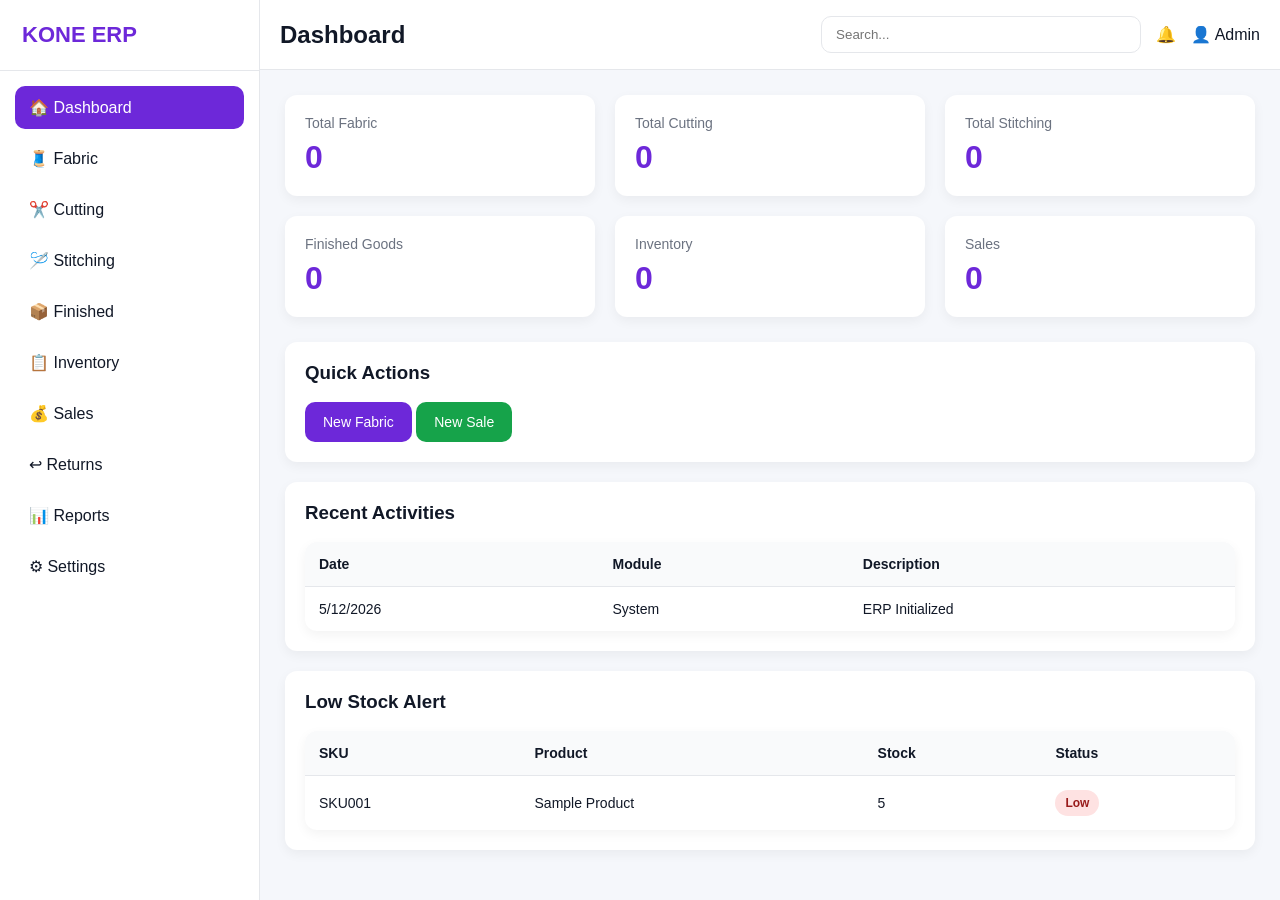
==== commit 0cb6dcc2: "Update index.html" ====
--- a/index.html
+++ b/index.html
@@ -28,7 +28,7 @@
         <ul>
 
             <li>
-                <a href="kone-tally/index.html" class="active">
+                <a href="/index.html" class="active">
                     🏠 Dashboard
                 </a>
             </li>
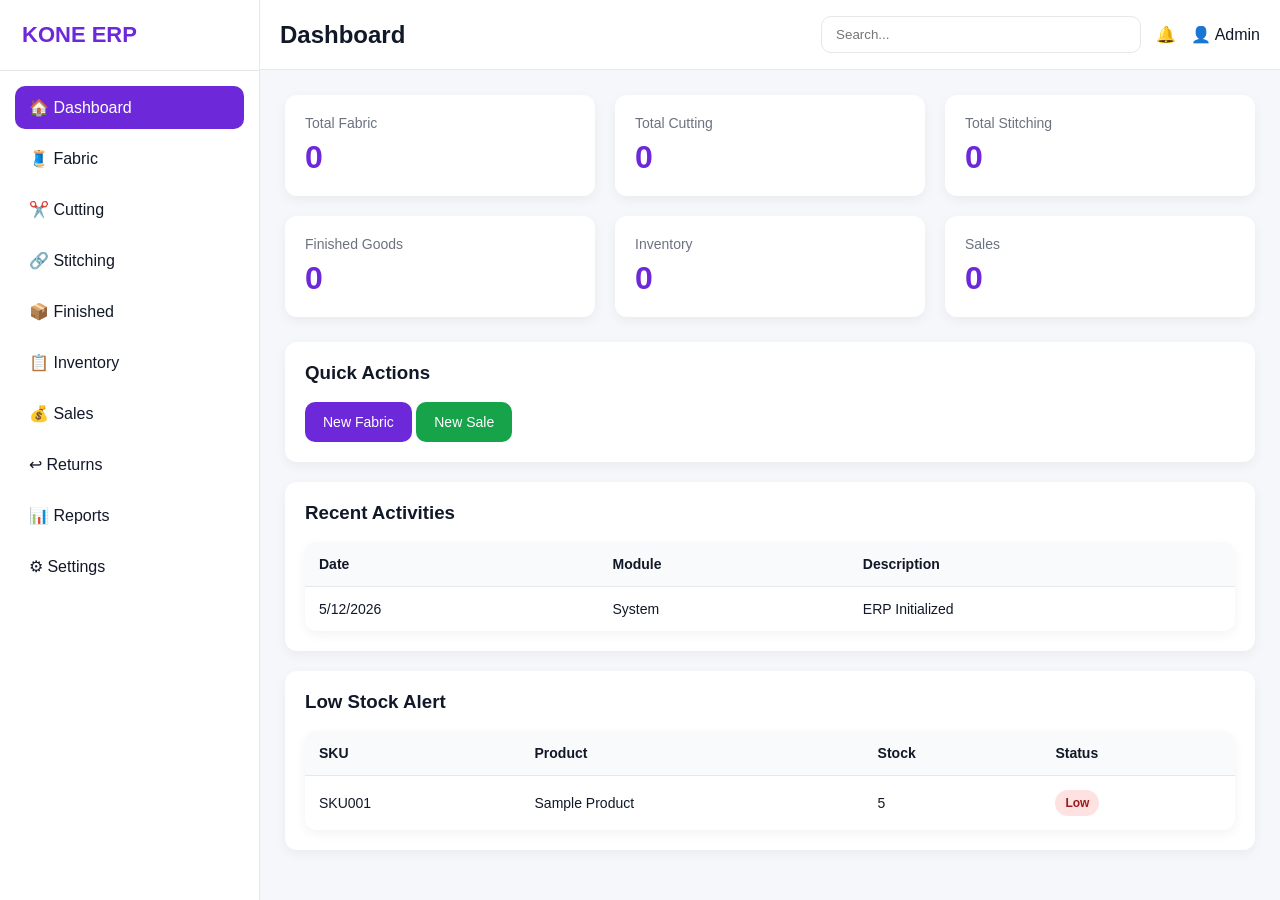
==== commit 08ecfcbd: "Update index.html" ====
--- a/index.html
+++ b/index.html
@@ -28,7 +28,7 @@
         <ul>
 
             <li>
-                <a href="/index.html" class="active">
+                <a href="/kone-tally/index.html" class="active">
                     🏠 Dashboard
                 </a>
             </li>
@@ -47,7 +47,7 @@
 
             <li>
                 <a href="pages/stitching.html">
-                    🪡 Stitching
+                    🔗 Stitching
                 </a>
             </li>
 
